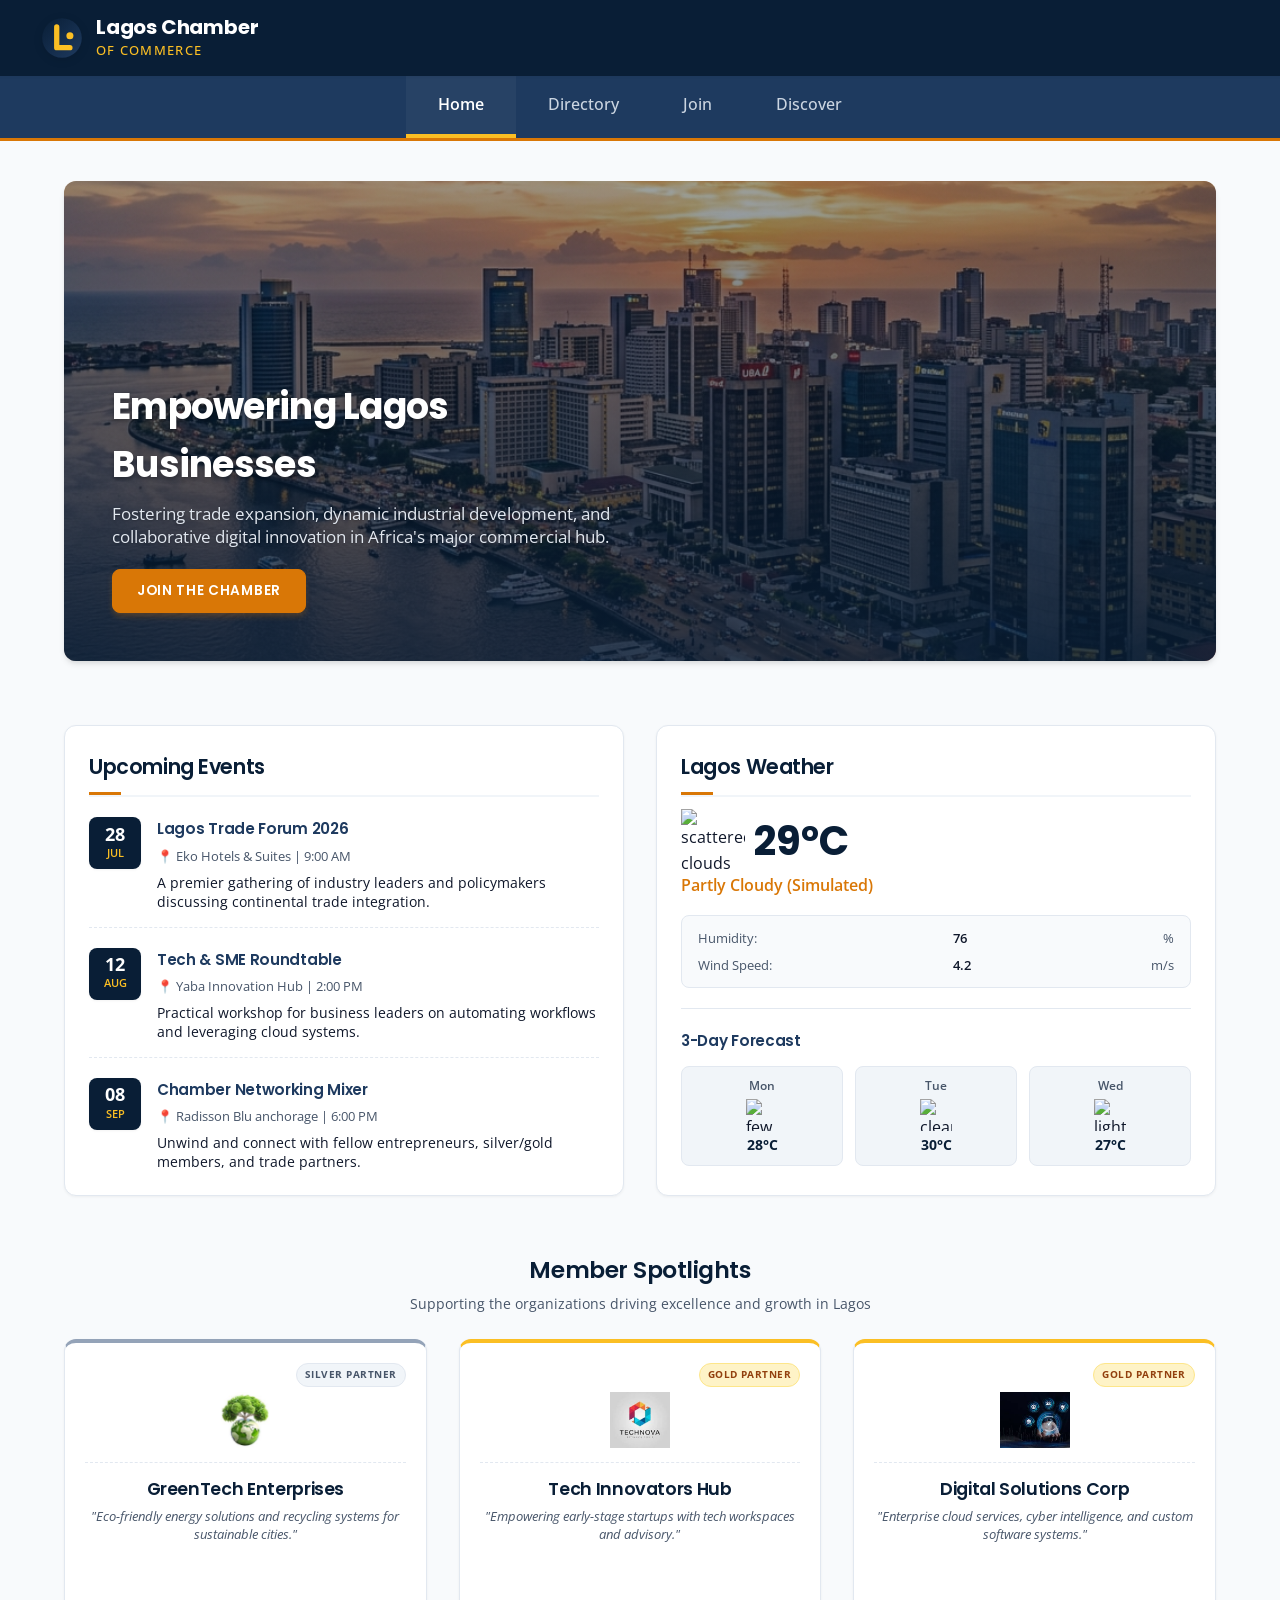
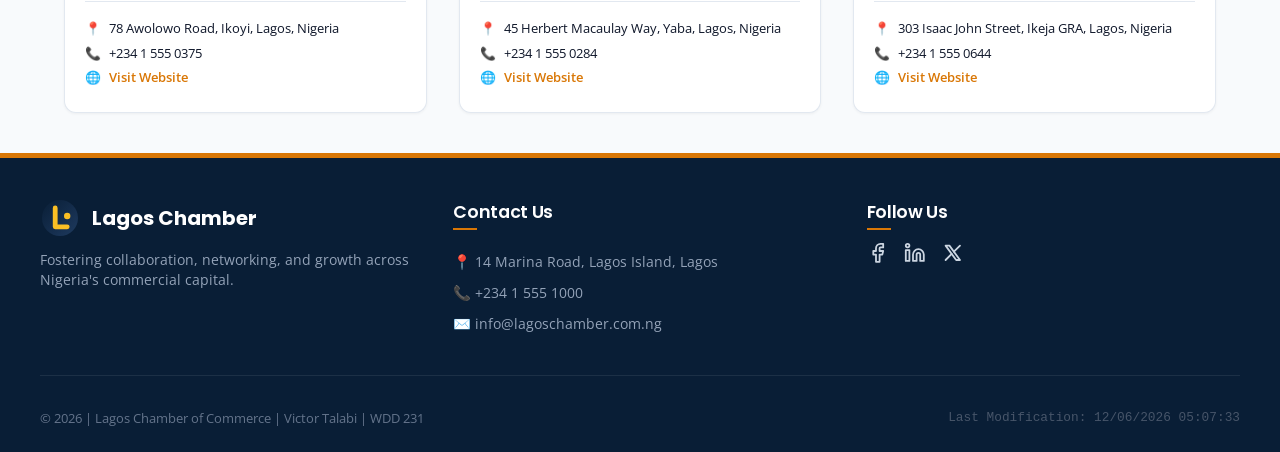
==== chamber/index.html @ 7c85a69b "Implement Lagos Chamber Home, Join, and Discover pages with weather forecast, member spotlight shuff" ====
<!DOCTYPE html>
<html lang="en">
<head>
  <meta charset="UTF-8">
  <meta name="viewport" content="width=device-width, initial-scale=1.0">
  <title>Lagos Chamber of Commerce - Home</title>
  <meta name="description" content="Welcome to the Lagos Chamber of Commerce. Fostering economic growth, trade development, and digital innovation in Lagos, Nigeria.">
  <meta name="author" content="Victor Talabi">

  <!-- Favicon -->
  <link rel="icon" href="images/favicon.svg" type="image/svg+xml">

  <!-- OpenGraph Facebook Meta Tags -->
  <meta property="og:title" content="Lagos Chamber of Commerce - Home">
  <meta property="og:description" content="Discover networking events, weather forecasts, and premium business spotlights at Lagos Chamber of Commerce.">
  <meta property="og:image" content="https://bigvic-coder.github.io/wdd231/chamber/images/favicon.svg">
  <meta property="og:url" content="https://bigvic-coder.github.io/wdd231/chamber/index.html">
  <meta property="og:type" content="website">

  <!-- Google Fonts - Poppins (Headings) & Open Sans (Body) -->
  <link rel="preconnect" href="https://fonts.googleapis.com">
  <link rel="preconnect" href="https://fonts.gstatic.com" crossorigin>
  <link href="https://fonts.googleapis.com/css2?family=Open+Sans:ital,wght@0,300..800;1,300..800&family=Poppins:wght@300;400;500;600;700;800&display=swap" rel="stylesheet">

  <!-- CSS Stylesheets -->
  <link rel="stylesheet" href="styles/normalize.css">
  <link rel="stylesheet" href="styles/small.css">
  <link rel="stylesheet" href="styles/larger.css">

  <!-- Scripts using defer -->
  <script src="scripts/navigation.js" defer></script>
  <script src="scripts/getdates.js" defer></script>
  <script src="scripts/home.js" defer></script>
</head>
<body>
  <!-- Header with logo, title and navigation toggles -->
  <header>
    <div class="header-container">
      <div class="logo-area">
        <img src="images/favicon.svg" alt="Lagos Chamber of Commerce Emblem" width="55" height="55" class="logo-img">
        <div class="brand-text">
          <span class="site-title">Lagos Chamber</span>
          <span class="site-subtitle">of Commerce</span>
        </div>
      </div>
      <button id="menu-toggle" aria-label="Toggle navigation menu" aria-expanded="false">
        <span class="menu-bar bar-1"></span>
        <span class="menu-bar bar-2"></span>
        <span class="menu-bar bar-3"></span>
      </button>
    </div>
  </header>

  <!-- Navigation Menu -->
  <nav id="navbar">
    <ul class="nav-menu">
      <li><a href="#" class="nav-item active" id="nav-home">Home</a></li>
      <li><a href="directory.html" class="nav-item" id="nav-directory">Directory</a></li>
      <li><a href="join.html" class="nav-item" id="nav-join">Join</a></li>
      <li><a href="discover.html" class="nav-item" id="nav-discover">Discover</a></li>
    </ul>
  </nav>

  <!-- Main Content Layout -->
  <main class="home-main">
    <!-- Hero Banner Section -->
    <section class="hero-section">
      <picture>
        <img src="images/lagos-hero.png" alt="Lagos Lagoon Waterfront Skyline" class="hero-img" loading="eager">
      </picture>
      <div class="hero-overlay">
        <div class="hero-text-box">
          <h2>Empowering Lagos Businesses</h2>
          <p>Fostering trade expansion, dynamic industrial development, and collaborative digital innovation in Africa's major commercial hub.</p>
          <a href="join.html" class="cta-btn">Join the Chamber</a>
        </div>
      </div>
    </section>

    <!-- Grid Layout containing Events, Weather and Spotlights -->
    <div class="home-grid">
      <!-- Events Bulletin Panel -->
      <section class="events-card card">
        <div class="card-header">
          <h2>Upcoming Events</h2>
        </div>
        <div class="events-list">
          <div class="event-item">
            <div class="event-date">
              <span class="day">28</span>
              <span class="month">Jul</span>
            </div>
            <div class="event-details">
              <h3>Lagos Trade Forum 2026</h3>
              <p>📍 Eko Hotels & Suites | 9:00 AM</p>
              <p class="desc">A premier gathering of industry leaders and policymakers discussing continental trade integration.</p>
            </div>
          </div>
          <div class="event-item">
            <div class="event-date">
              <span class="day">12</span>
              <span class="month">Aug</span>
            </div>
            <div class="event-details">
              <h3>Tech & SME Roundtable</h3>
              <p>📍 Yaba Innovation Hub | 2:00 PM</p>
              <p class="desc">Practical workshop for business leaders on automating workflows and leveraging cloud systems.</p>
            </div>
          </div>
          <div class="event-item">
            <div class="event-date">
              <span class="day">08</span>
              <span class="month">Sep</span>
            </div>
            <div class="event-details">
              <h3>Chamber Networking Mixer</h3>
              <p>📍 Radisson Blu anchorage | 6:00 PM</p>
              <p class="desc">Unwind and connect with fellow entrepreneurs, silver/gold members, and trade partners.</p>
            </div>
          </div>
        </div>
      </section>

      <!-- Dynamic Weather Card -->
      <section class="weather-card card">
        <div class="card-header">
          <h2>Lagos Weather</h2>
        </div>
        <div class="weather-content">
          <!-- Current Weather Status -->
          <div id="current-weather">
            <div class="weather-main">
              <img id="weather-icon" src="" alt="Weather Icon" class="weather-icon-img" style="display: none;">
              <div class="temp-container">
                <span id="current-temp">--</span>°C
              </div>
            </div>
            <p id="weather-desc">Fetching current conditions...</p>
            <div class="weather-stats">
              <div class="stat-item">
                <span class="stat-label">Humidity:</span>
                <span id="humidity" class="stat-value">--</span>%
              </div>
              <div class="stat-item">
                <span class="stat-label">Wind Speed:</span>
                <span id="wind-speed" class="stat-value">--</span> m/s
              </div>
            </div>
          </div>
          
          <hr class="card-divider">
          
          <!-- 3-Day Forecast Panel -->
          <div class="forecast-section">
            <h3>3-Day Forecast</h3>
            <div id="forecast-container" class="forecast-grid">
              <div class="forecast-day-placeholder">Loading forecasts...</div>
            </div>
          </div>
        </div>
      </section>
    </div>

    <!-- Spotlight Cards Section -->
    <section class="spotlight-section">
      <div class="section-header">
        <h2>Member Spotlights</h2>
        <p class="section-tagline">Supporting the organizations driving excellence and growth in Lagos</p>
      </div>
      <div id="spotlight-container" class="spotlight-grid">
        <!-- Spotlight items injected dynamically via scripts/home.js -->
        <div class="spotlight-placeholder">Loading business spotlights...</div>
      </div>
    </section>
  </main>

  <!-- Footer Section -->
  <footer>
    <div class="footer-container">
      <div class="footer-grid">
        <!-- Brand Info -->
        <div class="footer-col brand-col">
          <div class="footer-logo">
            <img src="images/favicon.svg" alt="Lagos Chamber Logo" width="40" height="40">
            <span>Lagos Chamber</span>
          </div>
          <p class="tagline">Fostering collaboration, networking, and growth across Nigeria's commercial capital.</p>
        </div>

        <!-- Contact details -->
        <div class="footer-col contact-col">
          <h3>Contact Us</h3>
          <p>📍 14 Marina Road, Lagos Island, Lagos</p>
          <p>📞 +234 1 555 1000</p>
          <p>✉️ info@lagoschamber.com.ng</p>
        </div>

        <!-- Social Media links -->
        <div class="footer-col social-col">
          <h3>Follow Us</h3>
          <div class="social-links">
            <a href="https://facebook.com" target="_blank" rel="noopener" aria-label="Facebook Page">
              <svg class="social-icon" xmlns="http://www.w3.org/2000/svg" viewBox="0 0 24 24" fill="none" stroke="currentColor" stroke-width="2" stroke-linecap="round" stroke-linejoin="round">
                <path d="M18 2h-3a5 5 0 0 0-5 5v3H7v4h3v8h4v-8h3l1-4h-4V7a1 1 0 0 1 1-1h3z"></path>
              </svg>
            </a>
            <a href="https://linkedin.com" target="_blank" rel="noopener" aria-label="LinkedIn Profile">
              <svg class="social-icon" xmlns="http://www.w3.org/2000/svg" viewBox="0 0 24 24" fill="none" stroke="currentColor" stroke-width="2" stroke-linecap="round" stroke-linejoin="round">
                <path d="M16 8a6 6 0 0 1 6 6v7h-4v-7a2 2 0 0 0-2-2 2 2 0 0 0-2 2v7h-4v-7a6 6 0 0 1 6-6z"></path>
                <rect x="2" y="9" width="4" height="12"></rect>
                <circle cx="4" cy="4" r="2"></circle>
              </svg>
            </a>
            <a href="https://x.com" target="_blank" rel="noopener" aria-label="Twitter/X Profile">
              <svg class="social-icon" xmlns="http://www.w3.org/2000/svg" viewBox="0 0 24 24" fill="none" stroke="currentColor" stroke-width="2" stroke-linecap="round" stroke-linejoin="round">
                <path d="M4 4l11.733 16h4.267l-11.733 -16z"></path>
                <path d="M4 20l6.768 -6.768m2.46 -2.46l6.772 -6.772"></path>
              </svg>
            </a>
          </div>
        </div>
      </div>

      <!-- Copyright Details & Developer Info -->
      <div class="footer-bottom">
        <p>&copy; <span id="current-year"></span> | Lagos Chamber of Commerce | Victor Talabi | WDD 231</p>
        <p id="lastModified" class="timestamp"></p>
      </div>
    </div>
  </footer>
</body>
</html>
---- chamber/styles/small.css ----
/* Lagos Chamber of Commerce - Small Screen (Mobile-First) CSS Stylesheet */

:root {
  /* Color Scheme variables */
  --primary-color: #091e36;       /* Deep Navy */
  --secondary-color: #1e3a5f;     /* Intermediate Navy */
  --accent-color: #d97706;        /* Golden Amber */
  --accent-hover: #b45309;
  --gold-color: #fbbf24;
  --silver-color: #94a3b8;
  --bronze-color: #b45309;

  /* Card Colors */
  --card-bg: #ffffff;
  --bg-color: #f8fafc;
  --text-dark: #0f172a;
  --text-light: #475569;
  --text-white: #ffffff;
  --border-color: #e2e8f0;

  /* Font settings */
  --font-family-headings: 'Poppins', sans-serif;
  --font-family-body: 'Open Sans', sans-serif;

  /* Layout tokens */
  --transition: all 0.3s cubic-bezier(0.4, 0, 0.2, 1);
  --shadow-sm: 0 1px 3px rgba(0, 0, 0, 0.05);
  --shadow-md: 0 4px 6px -1px rgba(0, 0, 0, 0.1), 0 2px 4px -1px rgba(0, 0, 0, 0.05);
  --border-radius: 12px;
}

/* Base resets & typography */
body {
  font-family: var(--font-family-body);
  background-color: var(--bg-color);
  color: var(--text-dark);
  margin: 0;
  line-height: 1.6;
}

h1, h2, h3, h4 {
  font-family: var(--font-family-headings);
  font-weight: 600;
  color: var(--primary-color);
  margin-top: 0;
  letter-spacing: -0.02em;
}

a {
  color: var(--accent-color);
  text-decoration: none;
  transition: var(--transition);
}

a:hover {
  color: var(--accent-hover);
}

img {
  max-width: 100%;
  height: auto;
  display: block;
}

/* Header & brand emblem styling */
header {
  background-color: var(--primary-color);
  color: var(--text-white);
  padding: 1rem 1.25rem;
  position: sticky;
  top: 0;
  z-index: 100;
  box-shadow: var(--shadow-sm);
}

.header-container {
  display: flex;
  justify-content: space-between;
  align-items: center;
  max-width: 75rem;
  margin: 0 auto;
}

.logo-area {
  display: flex;
  align-items: center;
  gap: 0.75rem;
}

.logo-img {
  width: 2.75rem;
  height: 2.75rem;
  filter: drop-shadow(0 2px 4px rgba(0,0,0,0.1));
}

.brand-text {
  display: flex;
  flex-direction: column;
}

.site-title {
  font-family: var(--font-family-headings);
  font-size: 1.25rem;
  font-weight: 700;
  line-height: 1.1;
  letter-spacing: -0.01em;
}

.site-subtitle {
  font-size: 0.8rem;
  color: var(--gold-color);
  font-weight: 500;
  text-transform: uppercase;
  letter-spacing: 0.1em;
  margin-top: 2px;
}

/* Hamburger mobile menu button toggle styling */
#menu-toggle {
  background: transparent;
  border: none;
  cursor: pointer;
  display: flex;
  flex-direction: column;
  justify-content: space-between;
  width: 1.5rem;
  height: 1.15rem;
  padding: 0;
  z-index: 101;
}

.menu-bar {
  display: block;
  width: 100%;
  height: 3px;
  background-color: var(--text-white);
  border-radius: 4px;
  transition: var(--transition);
  transform-origin: left center;
}

/* Rotate bars to X state when expanded */
#menu-toggle.open .bar-1 {
  transform: rotate(45deg);
  position: relative;
  top: -1px;
}

#menu-toggle.open .bar-2 {
  opacity: 0;
  width: 0;
}

#menu-toggle.open .bar-3 {
  transform: rotate(-45deg);
  position: relative;
  top: 1px;
}

/* Navigation Drawer menu styles */
nav {
  background-color: var(--secondary-color);
  max-height: 0;
  overflow: hidden;
  transition: max-height 0.4s ease-out;
  border-bottom: 3px solid var(--accent-color);
}

nav.open {
  max-height: 20rem; /* Give plenty of height for menu links */
}

.nav-menu {
  list-style: none;
  margin: 0;
  padding: 0.5rem 0;
  display: flex;
  flex-direction: column;
}

.nav-item {
  display: block;
  padding: 0.75rem 1.5rem;
  color: #cbd5e1;
  font-weight: 500;
  transition: var(--transition);
  border-left: 4px solid transparent;
}

.nav-item.active {
  background-color: rgba(255, 255, 255, 0.08);
  color: var(--text-white);
  border-left-color: var(--gold-color);
  font-weight: 600;
}

.nav-item:hover {
  background-color: rgba(255, 255, 255, 0.05);
  color: var(--text-white);
  padding-left: 1.75rem; /* Slide effect */
}

/* Main Layout elements styling */
main {
  max-width: 75rem;
  margin: 0 auto;
  padding: 1.5rem 1.25rem;
}

.directory-hero {
  text-align: center;
  margin-bottom: 2rem;
}

.main-title {
  font-size: 1.75rem;
  color: var(--primary-color);
  margin-bottom: 0.25rem;
}

.subtitle {
  color: var(--text-light);
  font-size: 0.95rem;
  margin: 0;
}

/* View layout toggler bar */
.toggle-bar {
  display: flex;
  justify-content: center;
  gap: 1rem;
  margin-bottom: 2rem;
}

.toggle-btn {
  display: flex;
  align-items: center;
  gap: 0.5rem;
  background-color: var(--card-bg);
  color: var(--text-light);
  border: 1px solid var(--border-color);
  padding: 0.6rem 1.25rem;
  border-radius: 8px;
  cursor: pointer;
  font-family: var(--font-family-headings);
  font-weight: 600;
  font-size: 0.95rem;
  transition: var(--transition);
}

.toggle-btn:hover {
  border-color: var(--primary-color);
  color: var(--primary-color);
  background-color: #f1f5f9;
}

.toggle-btn.active {
  background-color: var(--primary-color);
  color: var(--text-white);
  border-color: var(--primary-color);
  box-shadow: var(--shadow-sm);
}

.toggle-icon {
  flex-shrink: 0;
}

/* Dynamic cards container */
#members-container {
  transition: var(--transition);
}

/* --- GRID VIEW STYLING --- */
.grid-view {
  display: grid;
  grid-template-columns: 1fr;
  gap: 1.5rem;
}

.grid-view .member-card {
  background-color: var(--card-bg);
  border-radius: var(--border-radius);
  border: 1px solid var(--border-color);
  box-shadow: var(--shadow-sm);
  padding: 1.5rem;
  display: flex;
  flex-direction: column;
  align-items: center;
  text-align: center;
  transition: var(--transition);
}

.grid-view .member-card:hover {
  transform: translateY(-3px);
  box-shadow: var(--shadow-md);
}

.grid-view .member-logo-container {
  width: 100%;
  height: 6rem;
  display: flex;
  align-items: center;
  justify-content: center;
  margin-bottom: 1.25rem;
  border-bottom: 1px dashed var(--border-color);
  padding-bottom: 1rem;
}

.grid-view .member-logo {
  max-height: 4.5rem;
  max-width: 80%;
  object-fit: contain;
  border-radius: 4px;
}

.grid-view .member-card h3 {
  font-size: 1.2rem;
  margin-bottom: 0.5rem;
}

.grid-view .tagline {
  font-size: 0.85rem;
  font-style: italic;
  color: var(--text-light);
  margin-bottom: 1rem;
  flex-grow: 1; /* Pushes text details block down */
}

.grid-view .details-block {
  font-size: 0.875rem;
  color: var(--text-light);
  margin-bottom: 1rem;
  width: 100%;
  text-align: left;
  border-top: 1px solid var(--border-color);
  padding-top: 0.75rem;
}

.grid-view .details-block p {
  margin: 0.25rem 0;
  display: flex;
  align-items: flex-start;
  gap: 0.5rem;
}

.grid-view .website-link {
  display: inline-block;
  background-color: var(--accent-color);
  color: var(--text-white);
  font-family: var(--font-family-headings);
  font-size: 0.85rem;
  font-weight: 600;
  padding: 0.5rem 1.25rem;
  border-radius: 6px;
  width: 100%;
  text-align: center;
  margin-top: 0.5rem;
}

.grid-view .website-link:hover {
  background-color: var(--accent-hover);
  color: var(--text-white);
}

/* Membership ribbon markers for Grid Cards */
.grid-view .member-card.gold-tier {
  border-top: 4px solid var(--gold-color);
}
.grid-view .member-card.silver-tier {
  border-top: 4px solid var(--silver-color);
}
.grid-view .member-card.member-tier {
  border-top: 4px solid var(--text-light);
}

.grid-view .membership-badge {
  font-size: 0.7rem;
  font-weight: 700;
  text-transform: uppercase;
  letter-spacing: 0.05em;
  padding: 0.25rem 0.6rem;
  border-radius: 100px;
  margin-bottom: 1rem;
  display: inline-block;
}

.grid-view .gold-tier .membership-badge {
  background-color: #fef3c7;
  color: #92400e;
}

.grid-view .silver-tier .membership-badge {
  background-color: #f1f5f9;
  color: #475569;
}

.grid-view .member-tier .membership-badge {
  background-color: #f3f4f6;
  color: #1f2937;
}


/* --- LIST VIEW STYLING (Images Hidden) --- */
.list-view {
  display: flex;
  flex-direction: column;
  gap: 0.75rem;
}

.list-view .member-card {
  background-color: var(--card-bg);
  border-radius: 8px;
  border: 1px solid var(--border-color);
  padding: 1rem 1.25rem;
  display: flex;
  flex-direction: column;
  gap: 0.5rem;
  transition: var(--transition);
}

/* Hide images completely in List view per rubric */
.list-view .member-logo-container,
.list-view .member-logo,
.list-view .tagline,
.list-view .membership-badge {
  display: none !important;
}

.list-view .member-card h3 {
  font-size: 1.1rem;
  margin: 0;
}

.list-view .details-block {
  margin: 0;
  font-size: 0.875rem;
  color: var(--text-light);
}

.list-view .details-block p {
  margin: 0.25rem 0;
}

.list-view .website-link {
  font-weight: 600;
  font-size: 0.875rem;
  display: inline-block;
  margin-top: 0.25rem;
}

/* Alternating table rows for clean structure in list view */
.list-view .member-card:nth-child(even) {
  background-color: #f1f5f9;
}


/* Footer styling */
footer {
  background-color: var(--primary-color);
  color: #cbd5e1;
  padding: 2.5rem 1.25rem 1.5rem;
  border-top: 5px solid var(--accent-color);
  font-size: 0.9rem;
}

.footer-container {
  max-width: 75rem;
  margin: 0 auto;
}

.footer-grid {
  display: grid;
  grid-template-columns: 1fr;
  gap: 2rem;
  margin-bottom: 2rem;
  border-bottom: 1px solid rgba(255,255,255,0.08);
  padding-bottom: 2rem;
}

.footer-col h3 {
  color: var(--text-white);
  font-size: 1.1rem;
  margin-bottom: 1rem;
  position: relative;
  display: inline-block;
}

.footer-col h3::after {
  content: '';
  position: absolute;
  bottom: -4px;
  left: 0;
  width: 1.5rem;
  height: 2px;
  background-color: var(--accent-color);
}

.footer-col p {
  margin: 0.5rem 0;
  color: #94a3b8;
}

.footer-logo {
  display: flex;
  align-items: center;
  gap: 0.75rem;
  color: var(--text-white);
  font-family: var(--font-family-headings);
  font-size: 1.25rem;
  font-weight: 700;
  margin-bottom: 0.75rem;
}

.footer-col.brand-col .tagline {
  font-size: 0.85rem;
  line-height: 1.5;
}

.social-links {
  display: flex;
  gap: 1rem;
}

.social-icon {
  width: 1.35rem;
  height: 1.35rem;
  color: #cbd5e1;
  transition: var(--transition);
}

.social-icon:hover {
  color: var(--gold-color);
  transform: translateY(-2px);
}

/* Footer Bottom Credit */
.footer-bottom {
  text-align: center;
  display: flex;
  flex-direction: column;
  gap: 0.5rem;
  color: #64748b;
  font-size: 0.8rem;
}

.footer-bottom p {
  margin: 0;
}

.footer-bottom .timestamp {
  font-family: monospace;
  color: #475569;
}

/* ==========================================
   HOMEPAGE SPECIFIC MOBILE-FIRST STYLES
   ========================================== */

.home-main {
  display: flex;
  flex-direction: column;
  gap: 2rem;
}

/* Hero Section */
.hero-section {
  position: relative;
  width: 100%;
  height: 20rem; /* Fixed height for mobile stack */
  border-radius: var(--border-radius);
  overflow: hidden;
  box-shadow: var(--shadow-md);
  margin-bottom: 1rem;
}

.hero-section picture {
  display: block;
  width: 100%;
  height: 100%;
}

.hero-img {
  width: 100%;
  height: 100%;
  object-fit: cover;
  object-position: center;
}

.hero-overlay {
  position: absolute;
  top: 0;
  left: 0;
  right: 0;
  bottom: 0;
  background: linear-gradient(to bottom, rgba(9, 30, 54, 0.4) 0%, rgba(9, 30, 54, 0.85) 100%);
  display: flex;
  align-items: flex-end;
  padding: 1.5rem;
}

.hero-text-box {
  color: var(--text-white);
  max-width: 32rem;
}

.hero-text-box h2 {
  color: var(--text-white);
  font-size: 1.4rem;
  font-weight: 700;
  margin-bottom: 0.5rem;
  text-shadow: 0 2px 4px rgba(0,0,0,0.3);
}

.hero-text-box p {
  color: #e2e8f0;
  font-size: 0.875rem;
  line-height: 1.4;
  margin: 0 0 1rem 0;
  text-shadow: 0 1px 2px rgba(0,0,0,0.2);
}

.cta-btn {
  display: inline-block;
  background-color: var(--accent-color);
  color: var(--text-white);
  font-family: var(--font-family-headings);
  font-size: 0.85rem;
  font-weight: 600;
  padding: 0.65rem 1.5rem;
  border-radius: 8px;
  box-shadow: 0 4px 6px -1px rgba(217, 119, 6, 0.3);
  text-transform: uppercase;
  letter-spacing: 0.05em;
  border: 1px solid var(--accent-color);
}

.cta-btn:hover {
  background-color: var(--accent-hover);
  border-color: var(--accent-hover);
  color: var(--text-white);
  transform: translateY(-1px);
  box-shadow: 0 6px 12px -2px rgba(217, 119, 6, 0.4);
}

/* Home Flex Grid Container */
.home-grid {
  display: flex;
  flex-direction: column;
  gap: 1.75rem;
}

.card {
  background-color: var(--card-bg);
  border: 1px solid var(--border-color);
  border-radius: var(--border-radius);
  box-shadow: var(--shadow-sm);
  padding: 1.5rem;
}

.card-header {
  border-bottom: 2px solid #f1f5f9;
  padding-bottom: 0.75rem;
  margin-bottom: 1.25rem;
}

.card-header h2 {
  font-size: 1.3rem;
  margin: 0;
  color: var(--primary-color);
  position: relative;
  display: inline-block;
}

.card-header h2::after {
  content: '';
  position: absolute;
  bottom: -0.75rem;
  left: 0;
  width: 2rem;
  height: 3px;
  background-color: var(--accent-color);
}

/* Events Bulletin */
.events-list {
  display: flex;
  flex-direction: column;
  gap: 1.25rem;
}

.event-item {
  display: flex;
  gap: 1rem;
  align-items: flex-start;
  padding-bottom: 1rem;
  border-bottom: 1px dashed var(--border-color);
}

.event-item:last-child {
  border-bottom: none;
  padding-bottom: 0;
}

.event-date {
  display: flex;
  flex-direction: column;
  align-items: center;
  justify-content: center;
  background-color: var(--primary-color);
  color: var(--text-white);
  min-width: 3.25rem;
  height: 3.25rem;
  border-radius: 8px;
  box-shadow: var(--shadow-sm);
}

.event-date .day {
  font-weight: 700;
  font-size: 1.15rem;
  line-height: 1;
}

.event-date .month {
  font-size: 0.7rem;
  font-weight: 600;
  text-transform: uppercase;
  color: var(--gold-color);
  margin-top: 1px;
}

.event-details {
  flex-grow: 1;
}

.event-details h3 {
  font-size: 0.95rem;
  margin: 0 0 0.25rem 0;
  color: var(--secondary-color);
}

.event-details p {
  margin: 0;
  font-size: 0.8rem;
  color: var(--text-light);
}

.event-details .desc {
  font-size: 0.85rem;
  color: var(--text-dark);
  margin-top: 0.4rem;
  line-height: 1.4;
}

/* Weather Widget */
.weather-content {
  display: flex;
  flex-direction: column;
}

.weather-main {
  display: flex;
  align-items: center;
  gap: 0.5rem;
}

.weather-icon-img {
  width: 4rem;
  height: 4rem;
  margin: -0.5rem 0;
}

.temp-container {
  font-size: 2.5rem;
  font-weight: 700;
  color: var(--primary-color);
  font-family: var(--font-family-headings);
  line-height: 1;
}

#weather-desc {
  font-weight: 600;
  color: var(--accent-color);
  margin: 0.5rem 0 1rem 0;
  font-size: 1rem;
}

.weather-stats {
  display: flex;
  flex-direction: column;
  gap: 0.4rem;
  background-color: #f8fafc;
  padding: 0.75rem 1rem;
  border-radius: 8px;
  border: 1px solid var(--border-color);
}

.stat-item {
  display: flex;
  justify-content: space-between;
  font-size: 0.8rem;
  color: var(--text-light);
}

.stat-value {
  font-weight: 600;
  color: var(--text-dark);
}

.card-divider {
  border: 0;
  border-top: 1px solid var(--border-color);
  margin: 1.25rem 0;
}

.forecast-section h3 {
  font-size: 0.95rem;
  margin: 0 0 0.75rem 0;
  color: var(--secondary-color);
}

.forecast-grid {
  display: grid;
  grid-template-columns: repeat(3, 1fr);
  gap: 0.75rem;
}

.forecast-day {
  background-color: #f1f5f9;
  border-radius: 8px;
  padding: 0.6rem 0.4rem;
  display: flex;
  flex-direction: column;
  align-items: center;
  gap: 0.2rem;
  border: 1px solid var(--border-color);
}

.forecast-label {
  font-size: 0.75rem;
  font-weight: 600;
  color: var(--text-light);
}

.forecast-icon {
  width: 2rem;
  height: 2rem;
}

.forecast-temp {
  font-size: 0.85rem;
  font-weight: 700;
  color: var(--primary-color);
}

/* Spotlights Section */
.spotlight-section {
  margin-top: 1rem;
}

.section-header {
  text-align: center;
  margin-bottom: 1.5rem;
}

.section-header h2 {
  font-size: 1.45rem;
  margin: 0 0 0.25rem 0;
}

.section-tagline {
  color: var(--text-light);
  font-size: 0.85rem;
  margin: 0;
}

.spotlight-grid {
  display: grid;
  grid-template-columns: 1fr;
  gap: 1.5rem;
}

.spotlight-card {
  background-color: var(--card-bg);
  border: 1px solid var(--border-color);
  border-radius: var(--border-radius);
  box-shadow: var(--shadow-sm);
  padding: 1.25rem;
  display: flex;
  flex-direction: column;
  align-items: center;
  text-align: center;
  transition: var(--transition);
}

.spotlight-card:hover {
  transform: translateY(-3px);
  box-shadow: var(--shadow-md);
}

.spotlight-header {
  width: 100%;
  display: flex;
  justify-content: flex-end;
  margin-bottom: 0.25rem;
}

.membership-badge {
  font-size: 0.6rem;
  font-weight: 700;
  text-transform: uppercase;
  letter-spacing: 0.05em;
  padding: 0.2rem 0.5rem;
  border-radius: 100px;
}

.gold-badge {
  background-color: #fef3c7;
  color: #92400e;
  border: 1px solid #fde68a;
}

.silver-badge {
  background-color: #f1f5f9;
  color: #475569;
  border: 1px solid #e2e8f0;
}

.spotlight-card.gold-tier {
  border-top: 4px solid var(--gold-color);
}

.spotlight-card.silver-tier {
  border-top: 4px solid var(--silver-color);
}

.logo-wrapper {
  width: 100%;
  height: 4.5rem;
  display: flex;
  align-items: center;
  justify-content: center;
  border-bottom: 1px dashed var(--border-color);
  padding-bottom: 0.75rem;
  margin-bottom: 0.75rem;
}

.spotlight-logo {
  max-height: 3.5rem;
  max-width: 80%;
  object-fit: contain;
}

.spotlight-card h3 {
  font-size: 1.1rem;
  margin: 0 0 0.35rem 0;
  color: var(--primary-color);
}

.spotlight-card .tagline {
  font-size: 0.8rem;
  font-style: italic;
  color: var(--text-light);
  margin: 0 0 1rem 0;
  line-height: 1.4;
  flex-grow: 1;
}

.spotlight-details {
  width: 100%;
  text-align: left;
  font-size: 0.8rem;
  color: var(--text-light);
  border-top: 1px solid var(--border-color);
  padding-top: 0.75rem;
}

.detail-item {
  margin: 0.25rem 0;
  display: flex;
  align-items: flex-start;
  gap: 0.5rem;
}

.detail-item .val {
  color: var(--text-dark);
}

.detail-item a {
  color: var(--accent-color);
  font-weight: 600;
}

.detail-item a:hover {
  color: var(--accent-hover);
}

.spotlight-placeholder,
.no-spotlight {
  text-align: center;
  color: var(--text-light);
  font-style: italic;
  padding: 2rem;
  background-color: var(--card-bg);
  border: 1px dashed var(--border-color);
  border-radius: var(--border-radius);
  grid-column: 1 / -1;
}

/* --- JOIN PAGE STYLES --- */
.join-layout {
  display: flex;
  flex-direction: column;
  gap: 2rem;
}

.membership-form {
  display: flex;
  flex-direction: column;
  gap: 1.25rem;
}

.form-group {
  display: flex;
  flex-direction: column;
  gap: 0.4rem;
}

.form-group label {
  font-size: 0.85rem;
  font-weight: 600;
  color: var(--secondary-color);
  font-family: var(--font-family-headings);
}

.form-group label .required {
  color: #ef4444;
}

.form-group input[type="text"],
.form-group input[type="email"],
.form-group input[type="tel"],
.form-group select,
.form-group textarea {
  font-family: var(--font-family-body);
  font-size: 0.9rem;
  padding: 0.65rem 0.85rem;
  border: 1px solid var(--border-color);
  border-radius: 6px;
  background-color: #f8fafc;
  color: var(--text-dark);
  transition: var(--transition);
  width: 100%;
  box-sizing: border-box;
}

.form-group input:focus,
.form-group select:focus,
.form-group textarea:focus {
  border-color: var(--accent-color);
  background-color: var(--text-white);
  outline: none;
  box-shadow: 0 0 0 3px rgba(217, 119, 6, 0.15);
}

.submit-btn {
  background-color: var(--accent-color);
  color: var(--text-white);
  font-family: var(--font-family-headings);
  font-size: 0.95rem;
  font-weight: 600;
  padding: 0.8rem 1.5rem;
  border: 1px solid var(--accent-color);
  border-radius: 8px;
  cursor: pointer;
  box-shadow: 0 4px 6px -1px rgba(217, 119, 6, 0.2);
  transition: var(--transition);
  text-transform: uppercase;
  letter-spacing: 0.05em;
  width: 100%;
}

.submit-btn:hover {
  background-color: var(--accent-hover);
  border-color: var(--accent-hover);
  box-shadow: 0 6px 12px -2px rgba(217, 119, 6, 0.35);
}

/* Benefits Sidebar */
.benefits-sidebar {
  display: flex;
  flex-direction: column;
  gap: 1.25rem;
}

.benefit-tier {
  background-color: var(--card-bg);
  border: 1px solid var(--border-color);
  border-radius: var(--border-radius);
  padding: 1.25rem;
  box-shadow: var(--shadow-sm);
  transition: var(--transition);
}

.benefit-tier:hover {
  transform: translateY(-2px);
  box-shadow: var(--shadow-md);
}

.benefit-tier.np-benefit {
  border-left: 5px solid var(--text-light);
}

.benefit-tier.bronze-benefit {
  border-left: 5px solid var(--bronze-color);
}

.benefit-tier.silver-benefit {
  border-left: 5px solid var(--silver-color);
}

.benefit-tier.gold-benefit {
  border-left: 5px solid var(--gold-color);
}

.benefit-tier h3 {
  font-size: 1.15rem;
  margin: 0 0 0.25rem 0;
  color: var(--primary-color);
}

.benefit-tier .cost {
  font-weight: 700;
  color: var(--accent-color);
  font-size: 0.95rem;
  margin: 0 0 0.75rem 0;
  font-family: var(--font-family-headings);
}

.benefit-tier ul {
  list-style-type: square;
  margin: 0;
  padding-left: 1.2rem;
  font-size: 0.825rem;
  color: var(--text-light);
}

.benefit-tier ul li {
  margin-bottom: 0.4rem;
}

.benefit-tier ul li::marker {
  color: var(--accent-color);
}

/* --- THANK YOU PAGE SUMMARY --- */
.thankyou-container {
  max-width: 40rem;
  margin: 1.5rem auto 3rem auto;
}

.summary-card {
  padding: 2rem;
}

.summary-card h2 {
  font-size: 1.35rem;
  border-bottom: 2px solid #f1f5f9;
  padding-bottom: 0.5rem;
  margin-bottom: 1rem;
}

.greeting {
  font-size: 0.875rem;
  color: var(--text-light);
  line-height: 1.5;
  margin-bottom: 1.5rem;
}

.summary-details {
  display: flex;
  flex-direction: column;
  gap: 0.75rem;
  margin-bottom: 2rem;
}

.summary-row {
  display: flex;
  flex-direction: column;
  border-bottom: 1px solid var(--border-color);
  padding-bottom: 0.5rem;
}

.summary-row:last-child {
  border-bottom: none;
}

.sum-label {
  font-size: 0.75rem;
  font-weight: 700;
  color: var(--text-light);
  text-transform: uppercase;
  letter-spacing: 0.05em;
  margin-bottom: 2px;
}

.sum-val {
  font-size: 0.9rem;
  color: var(--text-dark);
  word-break: break-word;
}

.action-row {
  display: flex;
  justify-content: center;
  margin-top: 1.5rem;
}

/* --- DISCOVER PAGE STYLES --- */
.discover-layout {
  display: flex;
  flex-direction: column;
  gap: 2rem;
}

.discover-sidebar {
  display: flex;
  flex-direction: column;
  gap: 1.5rem;
}

.visit-card {
  text-align: center;
}

.visit-message-text {
  font-weight: 700;
  font-size: 1.05rem;
  color: var(--accent-color);
  margin: 0.5rem 0 0 0;
  font-family: var(--font-family-headings);
}

.stat-row {
  display: flex;
  justify-content: space-between;
  border-bottom: 1px dashed var(--border-color);
  padding: 0.55rem 0;
  font-size: 0.825rem;
}

.stat-row:last-of-type {
  border-bottom: none;
}

.stat-row .label {
  color: var(--text-light);
  font-weight: 500;
}

.stat-row .val {
  color: var(--text-dark);
  font-weight: 700;
}

.discover-sidebar .info-card .desc {
  font-size: 0.825rem;
  color: var(--text-light);
  line-height: 1.5;
  margin: 1rem 0 0 0;
}

.gallery-container h2 {
  font-size: 1.35rem;
  margin: 0 0 1.25rem 0;
}

.gallery-grid {
  display: flex;
  flex-direction: column;
  gap: 1.5rem;
}

.gallery-item {
  margin: 0;
  background-color: var(--card-bg);
  border: 1px solid var(--border-color);
  border-radius: var(--border-radius);
  overflow: hidden;
  box-shadow: var(--shadow-sm);
  transition: var(--transition);
}

.gallery-item:hover {
  transform: translateY(-3px);
  box-shadow: var(--shadow-md);
}

.gallery-item:hover .gallery-img {
  transform: scale(1.02);
}

.gallery-img {
  width: 100%;
  height: 12rem;
  object-fit: cover;
  transition: transform 0.5s cubic-bezier(0.4, 0, 0.2, 1);
}

.gallery-item figcaption {
  padding: 1.25rem;
  text-align: left;
}

.gallery-item figcaption h3 {
  font-size: 1.05rem;
  margin: 0 0 0.35rem 0;
  color: var(--primary-color);
}

.gallery-item figcaption p {
  font-size: 0.8rem;
  color: var(--text-light);
  line-height: 1.5;
  margin: 0;
}
---- chamber/styles/larger.css ----
/* Lagos Chamber of Commerce - Desktop & Tablet Stylesheet */

@media screen and (min-width: 48rem) {
  /* Navigation Menu - Horizontal navbar */
  #menu-toggle {
    display: none; /* Hide hamburger menu toggle */
  }

  nav {
    max-height: none;
    overflow: visible;
    background-color: var(--secondary-color);
  }

  .nav-menu {
    flex-direction: row;
    justify-content: center;
    padding: 0;
  }

  .nav-item {
    padding: 1rem 2rem;
    border-left: none;
    border-bottom: 4px solid transparent;
    transition: var(--transition);
  }

  .nav-item.active {
    background-color: rgba(255, 255, 255, 0.04);
    border-bottom-color: var(--gold-color);
  }

  .nav-item:hover {
    background-color: rgba(255, 255, 255, 0.02);
    border-bottom-color: var(--gold-color);
    padding-left: 2rem; /* Stable horizontal padding */
  }

  /* Main section adjustments */
  main {
    padding: 2.5rem 1.5rem;
  }

  .directory-hero {
    margin-bottom: 3rem;
  }

  .main-title {
    font-size: 2.25rem;
  }

  .subtitle {
    font-size: 1.1rem;
  }

  /* --- GRID VIEW COLUMNS --- */
  .grid-view {
    grid-template-columns: repeat(2, 1fr);
    gap: 1.75rem;
  }

  /* --- LIST VIEW ROW LAYOUT --- */
  .list-view .member-card {
    flex-direction: row;
    align-items: center;
    justify-content: space-between;
    padding: 0.75rem 1.5rem;
    gap: 1.5rem;
  }

  .list-view .member-card h3 {
    flex: 1 1 20%;
    font-size: 1rem;
    font-weight: 600;
  }

  .list-view .details-block {
    flex: 2 1 60%;
    display: flex;
    justify-content: space-between;
    align-items: center;
    gap: 1.5rem;
  }

  .list-view .details-block p {
    margin: 0;
  }

  /* Hide address icon inside table for ultra clean tabular structure */
  .list-view .details-block .address-val {
    flex: 2 1 60%;
  }

  .list-view .details-block .phone-val {
    flex: 1 1 40%;
    text-align: right;
  }

  .list-view .website-link {
    flex: 0 0 15%;
    text-align: right;
    margin: 0;
  }

  /* Footer adjustments */
  .footer-grid {
    grid-template-columns: repeat(3, 1fr);
    gap: 2.5rem;
  }

  .footer-bottom {
    flex-direction: row;
    justify-content: space-between;
    align-items: center;
  }

  /* Homepage specific tablet/desktop layouts */
  .home-main {
    gap: 2.5rem;
  }

  .hero-section {
    height: 25rem;
    margin-bottom: 1.5rem;
  }

  .hero-overlay {
    padding: 3rem;
  }

  .hero-text-box h2 {
    font-size: 1.85rem;
  }

  .hero-text-box p {
    font-size: 0.95rem;
    margin-bottom: 1.25rem;
  }

  .home-grid {
    display: grid;
    grid-template-columns: repeat(2, 1fr);
    gap: 2rem;
  }

  .spotlight-grid {
    display: grid;
    grid-template-columns: repeat(2, 1fr);
    gap: 2rem;
  }

  /* Join and Discover page responsive layouts */
  .join-layout {
    display: grid;
    grid-template-columns: 1.5fr 1fr;
    gap: 2.5rem;
    align-items: start;
  }

  .discover-layout {
    display: grid;
    grid-template-columns: 1fr 2.2fr;
    gap: 2.5rem;
    align-items: start;
  }

  .gallery-grid {
    display: grid;
    grid-template-columns: repeat(2, 1fr);
    gap: 2rem;
  }
}

@media screen and (min-width: 64rem) {
  /* Three-column card layout on larger screens */
  .grid-view {
    grid-template-columns: repeat(3, 1fr);
  }

  /* Homepage desktop layout adjustments */
  .hero-section {
    height: 30rem;
  }

  .hero-text-box h2 {
    font-size: 2.25rem;
  }

  .hero-text-box p {
    font-size: 1.05rem;
  }

  /* Show 3 spotlight cards side-by-side on desktop */
  .spotlight-grid {
    grid-template-columns: repeat(3, 1fr);
  }

  /* Show gallery items in 3 columns on large desktops */
  .gallery-grid {
    grid-template-columns: repeat(3, 1fr);
  }
}
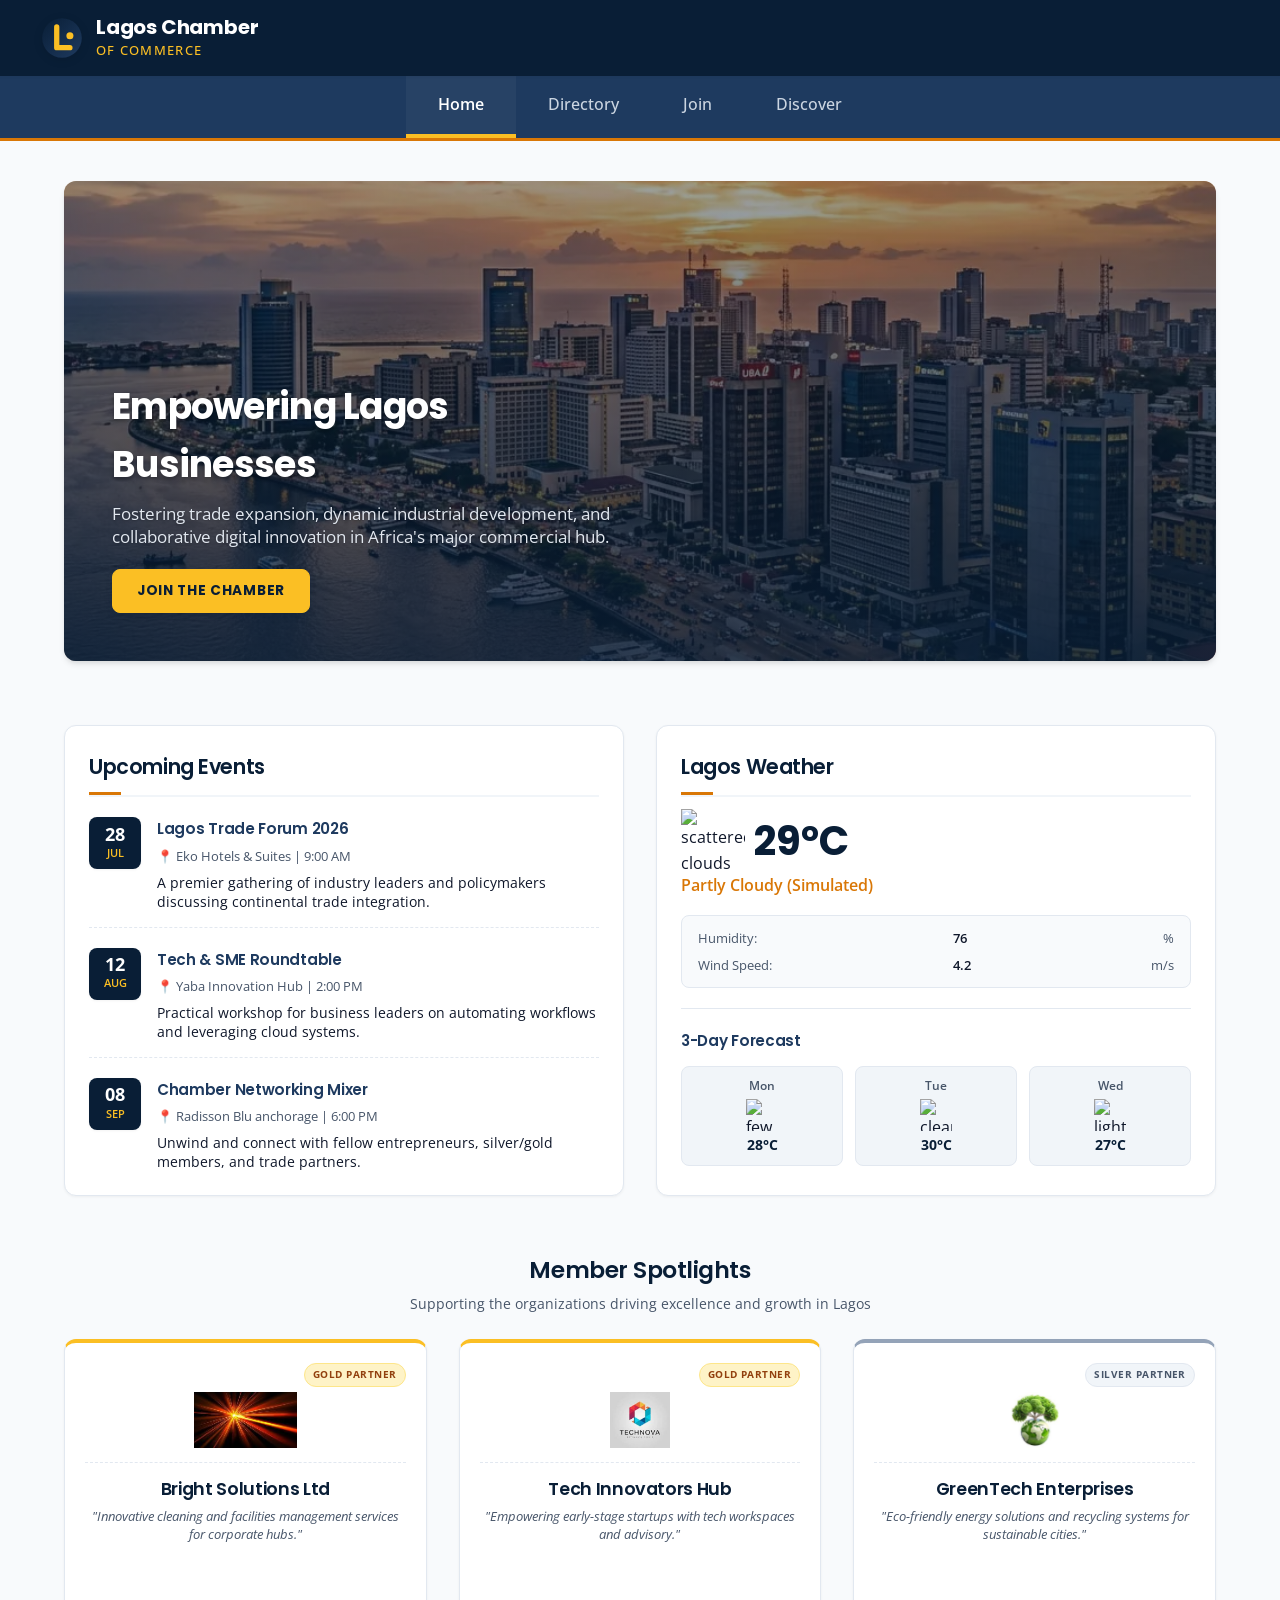
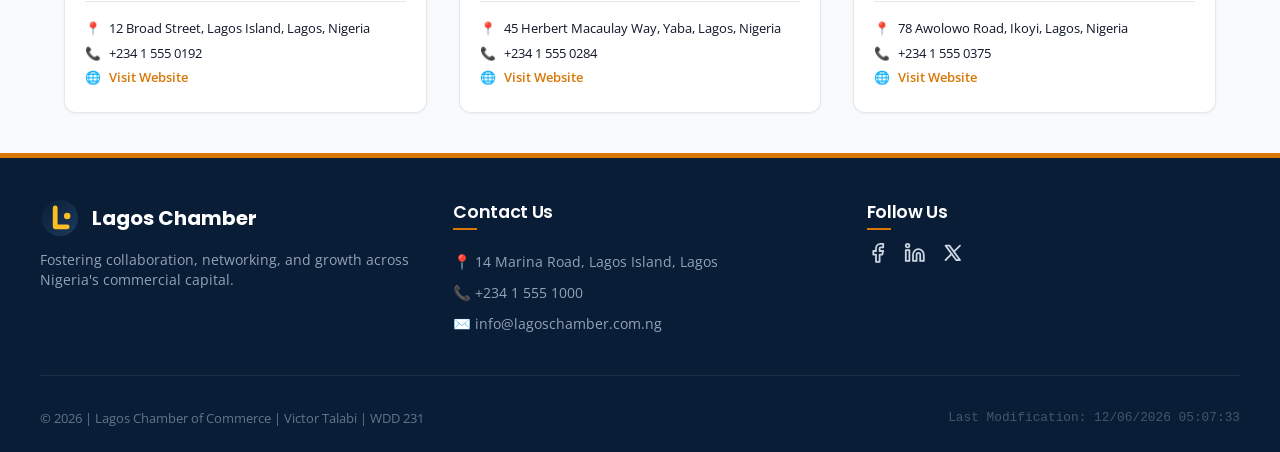
==== commit c41292ba: "Optimize page weight and contrast: Convert hero image to WebP, add single h1 title for SEO, and upda" ====
--- a/chamber/index.html
+++ b/chamber/index.html
@@ -66,11 +66,11 @@
     <!-- Hero Banner Section -->
     <section class="hero-section">
       <picture>
-        <img src="images/lagos-hero.png" alt="Lagos Lagoon Waterfront Skyline" class="hero-img" loading="eager">
+        <img src="images/lagos-hero.webp" alt="Lagos Lagoon Waterfront Skyline" class="hero-img" loading="eager">
       </picture>
       <div class="hero-overlay">
         <div class="hero-text-box">
-          <h2>Empowering Lagos Businesses</h2>
+          <h1>Empowering Lagos Businesses</h1>
           <p>Fostering trade expansion, dynamic industrial development, and collaborative digital innovation in Africa's major commercial hub.</p>
           <a href="join.html" class="cta-btn">Join the Chamber</a>
         </div>
--- a/chamber/styles/small.css
+++ b/chamber/styles/small.css
@@ -603,7 +603,7 @@
   max-width: 32rem;
 }
 
-.hero-text-box h2 {
+.hero-text-box h1 {
   color: var(--text-white);
   font-size: 1.4rem;
   font-weight: 700;
@@ -621,25 +621,25 @@
 
 .cta-btn {
   display: inline-block;
-  background-color: var(--accent-color);
-  color: var(--text-white);
+  background-color: var(--gold-color);
+  color: var(--primary-color);
   font-family: var(--font-family-headings);
   font-size: 0.85rem;
-  font-weight: 600;
+  font-weight: 700;
   padding: 0.65rem 1.5rem;
   border-radius: 8px;
-  box-shadow: 0 4px 6px -1px rgba(217, 119, 6, 0.3);
+  box-shadow: 0 4px 6px -1px rgba(9, 30, 54, 0.3);
   text-transform: uppercase;
   letter-spacing: 0.05em;
-  border: 1px solid var(--accent-color);
+  border: 1px solid var(--gold-color);
 }
 
 .cta-btn:hover {
-  background-color: var(--accent-hover);
-  border-color: var(--accent-hover);
-  color: var(--text-white);
+  background-color: var(--text-white);
+  border-color: var(--text-white);
+  color: var(--primary-color);
   transform: translateY(-1px);
-  box-shadow: 0 6px 12px -2px rgba(217, 119, 6, 0.4);
+  box-shadow: 0 6px 12px -2px rgba(9, 30, 54, 0.4);
 }
 
 /* Home Flex Grid Container */
--- a/chamber/styles/larger.css
+++ b/chamber/styles/larger.css
@@ -128,7 +128,7 @@
     padding: 3rem;
   }
 
-  .hero-text-box h2 {
+  .hero-text-box h1 {
     font-size: 1.85rem;
   }
 
@@ -182,7 +182,7 @@
     height: 30rem;
   }
 
-  .hero-text-box h2 {
+  .hero-text-box h1 {
     font-size: 2.25rem;
   }
 
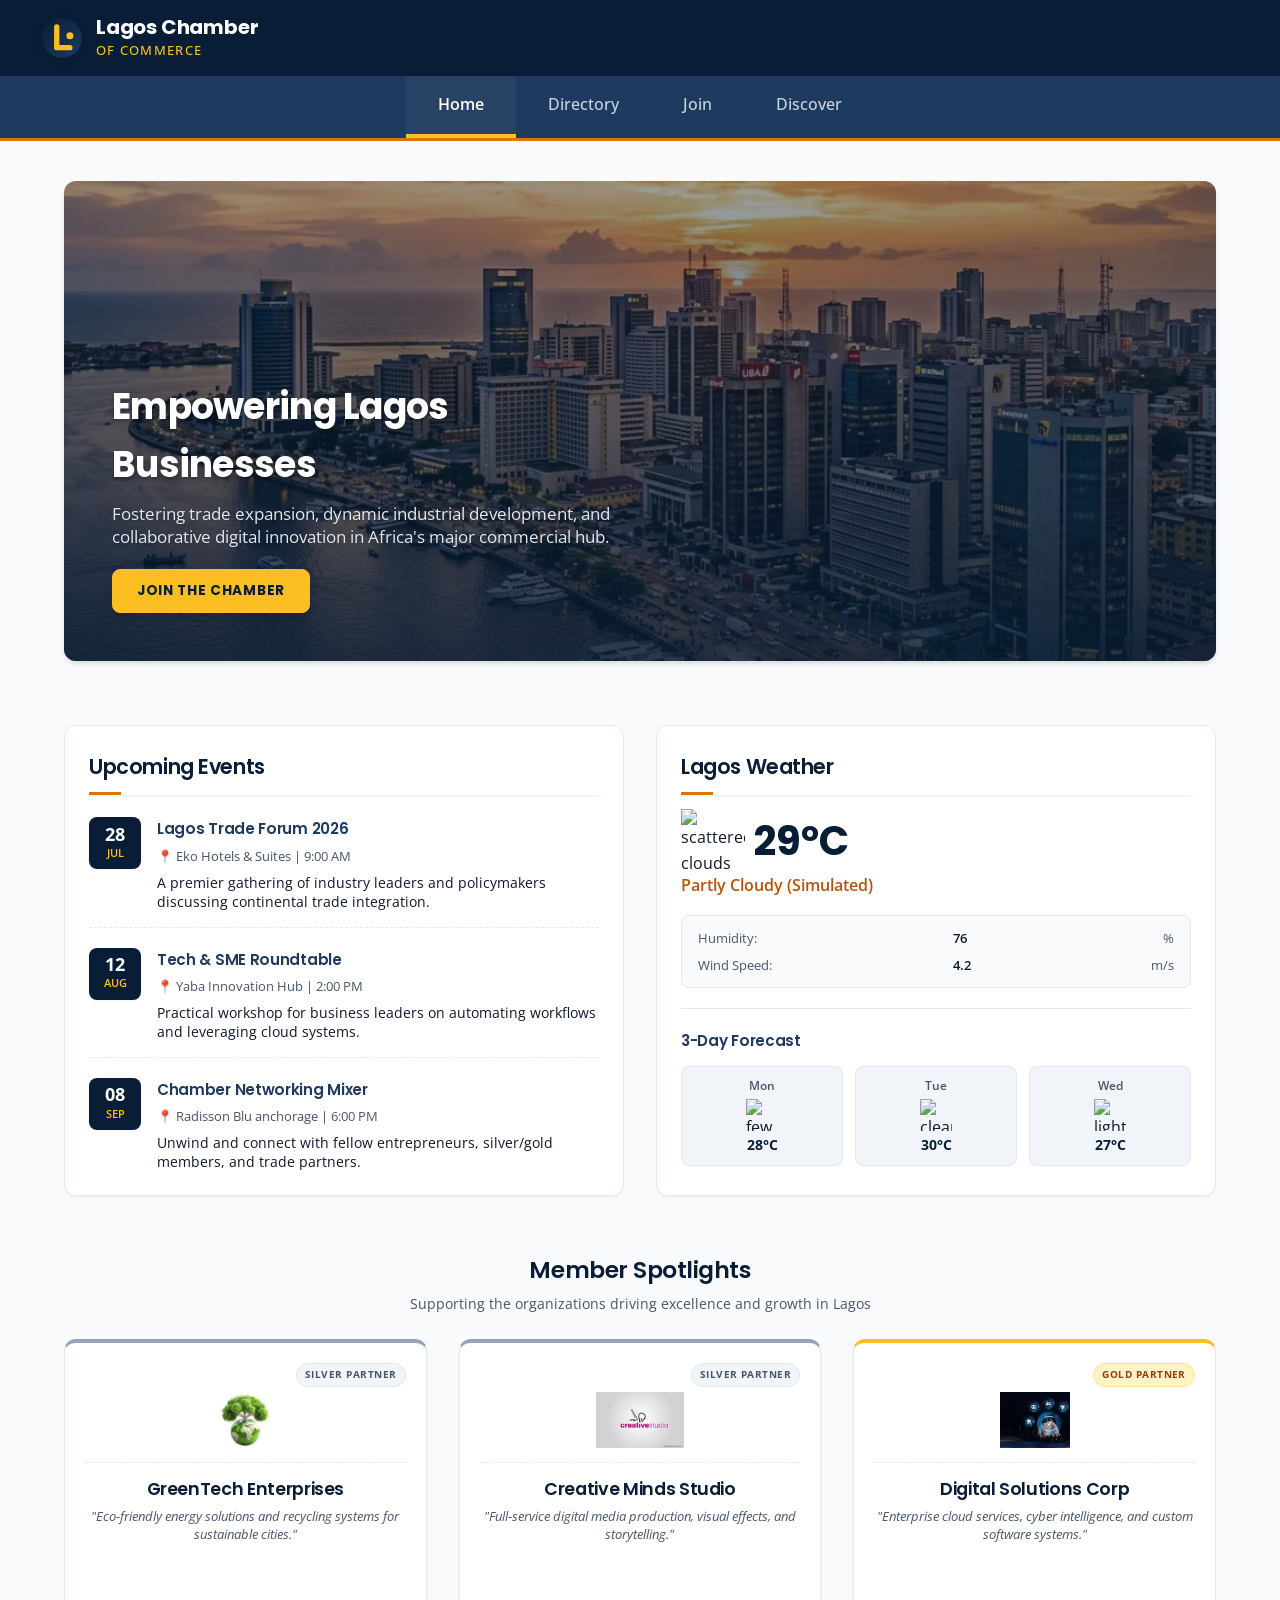
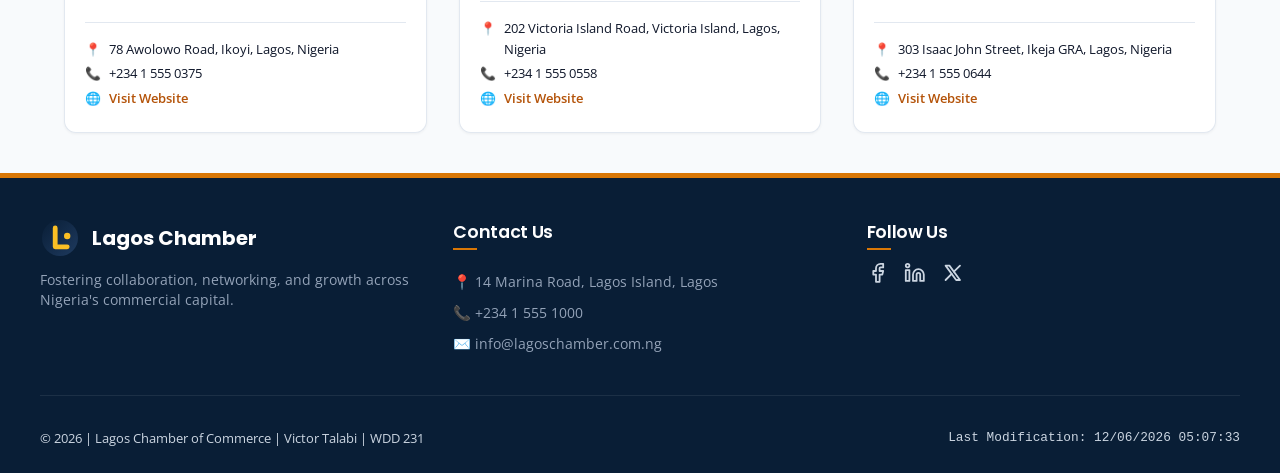
==== commit 941212a7: "Fix color contrast violations and update wayfinding navigation menu links" ====
--- a/chamber/index.html
+++ b/chamber/index.html
@@ -54,7 +54,7 @@
   <!-- Navigation Menu -->
   <nav id="navbar">
     <ul class="nav-menu">
-      <li><a href="#" class="nav-item active" id="nav-home">Home</a></li>
+      <li><a href="index.html" class="nav-item active" id="nav-home">Home</a></li>
       <li><a href="directory.html" class="nav-item" id="nav-directory">Directory</a></li>
       <li><a href="join.html" class="nav-item" id="nav-join">Join</a></li>
       <li><a href="discover.html" class="nav-item" id="nav-discover">Discover</a></li>
--- a/chamber/styles/small.css
+++ b/chamber/styles/small.css
@@ -47,13 +47,14 @@
 }
 
 a {
-  color: var(--accent-color);
+  color: var(--accent-hover);
   text-decoration: none;
   transition: var(--transition);
 }
 
 a:hover {
-  color: var(--accent-hover);
+  color: var(--primary-color);
+  text-decoration: underline;
 }
 
 img {
@@ -345,7 +346,7 @@
 
 .grid-view .website-link {
   display: inline-block;
-  background-color: var(--accent-color);
+  background-color: var(--accent-hover);
   color: var(--text-white);
   font-family: var(--font-family-headings);
   font-size: 0.85rem;
@@ -358,7 +359,7 @@
 }
 
 .grid-view .website-link:hover {
-  background-color: var(--accent-hover);
+  background-color: var(--primary-color);
   color: var(--text-white);
 }
 
@@ -539,7 +540,7 @@
   display: flex;
   flex-direction: column;
   gap: 0.5rem;
-  color: #64748b;
+  color: #cbd5e1;
   font-size: 0.8rem;
 }
 
@@ -549,7 +550,7 @@
 
 .footer-bottom .timestamp {
   font-family: monospace;
-  color: #475569;
+  color: #cbd5e1;
 }
 
 /* ==========================================
@@ -779,7 +780,7 @@
 
 #weather-desc {
   font-weight: 600;
-  color: var(--accent-color);
+  color: var(--accent-hover);
   margin: 0.5rem 0 1rem 0;
   font-size: 1rem;
 }
@@ -986,12 +987,13 @@
 }
 
 .detail-item a {
-  color: var(--accent-color);
+  color: var(--accent-hover);
   font-weight: 600;
 }
 
 .detail-item a:hover {
-  color: var(--accent-hover);
+  color: var(--primary-color);
+  text-decoration: underline;
 }
 
 .spotlight-placeholder,
@@ -1130,7 +1132,7 @@
 
 .benefit-tier .cost {
   font-weight: 700;
-  color: var(--accent-color);
+  color: var(--accent-hover);
   font-size: 0.95rem;
   margin: 0 0 0.75rem 0;
   font-family: var(--font-family-headings);
@@ -1149,7 +1151,7 @@
 }
 
 .benefit-tier ul li::marker {
-  color: var(--accent-color);
+  color: var(--accent-hover);
 }
 
 /* --- THANK YOU PAGE SUMMARY --- */
@@ -1235,7 +1237,7 @@
 .visit-message-text {
   font-weight: 700;
   font-size: 1.05rem;
-  color: var(--accent-color);
+  color: var(--accent-hover);
   margin: 0.5rem 0 0 0;
   font-family: var(--font-family-headings);
 }
